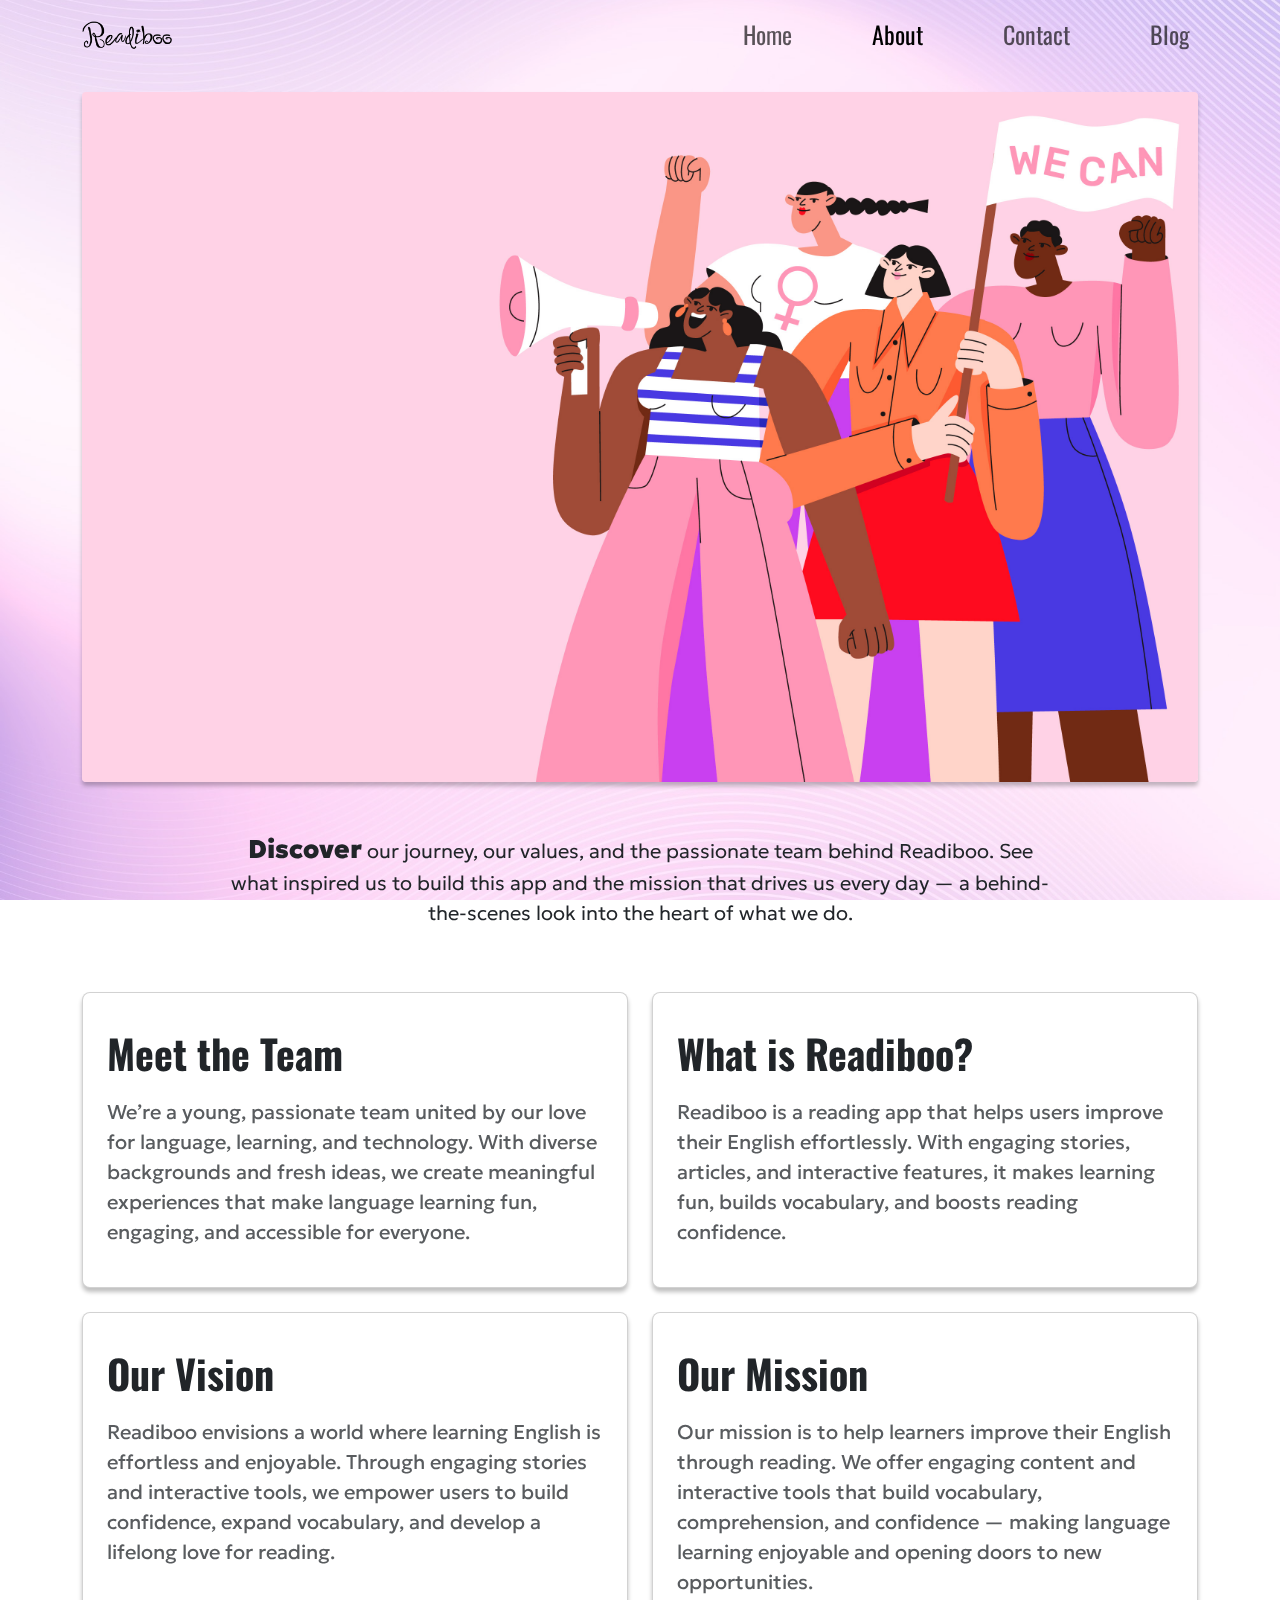
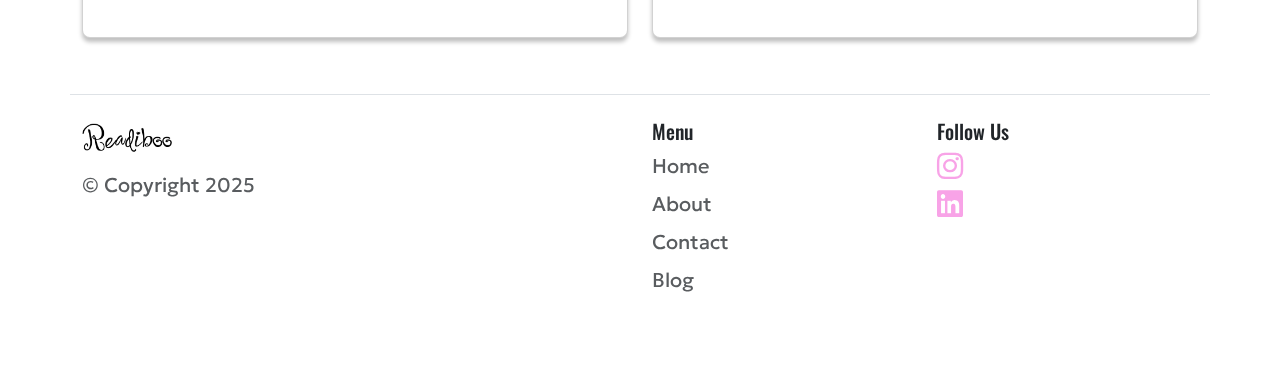
==== about.html @ 8a8095ed "Refactor image shadow classes to improve consistency; enhance text readability in about and contact " ====
<!DOCTYPE html>
<html lang="en">
  <head>
    <meta charset="UTF-8" />
    <meta name="viewport" content="width=device-width, initial-scale=1.0" />
    <!-- Bootstrap -->
    <link
      href="https://cdn.jsdelivr.net/npm/bootstrap@5.3.3/dist/css/bootstrap.min.css"
      rel="stylesheet"
      integrity="sha384-QWTKZyjpPEjISv5WaRU9OFeRpok6YctnYmDr5pNlyT2bRjXh0JMhjY6hW+ALEwIH"
      crossorigin="anonymous"
    />
    <!-- Icon -->
    <link
      rel="stylesheet"
      href="https://cdnjs.cloudflare.com/ajax/libs/font-awesome/6.5.1/css/all.min.css"
    />
    <!-- Google Font -->
    <link rel="preconnect" href="https://fonts.googleapis.com" />
    <link rel="preconnect" href="https://fonts.gstatic.com" crossorigin />
    <link
      href="https://fonts.googleapis.com/css2?family=Geologica:wght@100..900&family=Oswald:wght@200..700&display=swap"
      rel="stylesheet"
    />
    <!-- CSS -->
    <link rel="stylesheet" href="./css/main.css" />
    <link
      rel="stylesheet"
      href="https://cdnjs.cloudflare.com/ajax/libs/animate.css/4.1.1/animate.min.css"
    />
    <title>About</title>
  </head>
  <body>
    <!-- Header -->
    <header class="container" role="banner" aria-label="Main site navigation">
      <nav class="navbar navbar-expand-lg">
        <div class="container-fluid px-0">
          <a href="#main-content" class="skiplink">Skip to main content</a>
          <a class="navbar-brand" href="/"
            ><img id="logo" src="./images/logo.png" alt="Rediboo logo"
          /></a>

          <button
            class="navbar-toggler border-dark-subtle"
            type="button"
            data-bs-toggle="collapse"
            data-bs-target="#navbarSupportedContent"
            aria-controls="navbarSupportedContent"
            aria-expanded="false"
            aria-label="Toggle navigation"
          >
            <span class="navbar-toggler-icon"></span>
          </button>

          <div class="collapse navbar-collapse" id="navbarSupportedContent">
            <ul class="navbar-nav ms-auto mb-2 mb-lg-0 text-center">
              <li class="nav-item">
                <a class="nav-link" href="index.html">Home</a>
              </li>
              <li class="nav-item">
                <a class="nav-link active" aria-current="page" href="about.html"
                  >About</a
                >
              </li>
              <li class="nav-item">
                <a class="nav-link" href="contact.html">Contact</a>
              </li>
              <li
                class="nav-item animate__animated animate__pulse animate__infinite"
              >
                <a
                  class="nav-link"
                  href="https://shermanecho.vercel.app/"
                  target="_blank"
                  >Blog</a
                >
              </li>
            </ul>
          </div>
        </div>
      </nav>
    </header>

    <main
      id="main-content"
      role="main"
      aria-label="Main content"
      itemscope
      itemtype="https://schema.org/AboutPage"
    >
      <section class="py-4" id="hero">
        <div class="container">
          <div class="mb-5">
            <img
              src="./images/about.jpg"
              srcset="./images/about-s.jpg 600w, ./images/about.jpg 1200w"
              sizes="(max-width: 768px) 100vw, 1200px"
              class="rounded-1 bottom-shadow"
              alt="A group photo representing the Readiboo team"
            />
          </div>
          <div class="mb-4">
            <div class="row justify-content-center">
              <div class="col-12 col-lg-9 text-center">
                <!-- <h1 class="display-5 fw-bold mb-4">Welcome to Readiboo</h1> -->
                <p class="lead mb-2">
                  <span>Discover</span> our journey, our values, and the
                  passionate team behind Readiboo. See what inspired us to build
                  this app and the mission that drives us every day — a
                  behind-the-scenes look into the heart of what we do.
                </p>
              </div>
            </div>
          </div>
        </div>
      </section>

      <section class="py-2" id="about">
        <div class="container">
          <div class="row row-cols-1 row-cols-lg-2 align-items-stretch g-4">
            <div class="col">
              <div
                class="card card-cover h-100 overflow-hidden rounded-3 bottom-shadow"
              >
                <div class="d-flex flex-column h-100 p-4 text-shadow-1">
                  <h3 class="pt-3 mb-4 display-6 lh-1 fw-bold">
                    Meet the Team
                  </h3>
                  <p class="text-body-secondary">
                    We’re a young, passionate team united by our love for
                    language, learning, and technology. With diverse backgrounds
                    and fresh ideas, we create meaningful experiences that make
                    language learning fun, engaging, and accessible for
                    everyone.
                  </p>
                </div>
              </div>
            </div>
            <div class="col">
              <div
                class="card card-cover h-100 overflow-hidden rounded-3 bottom-shadow"
              >
                <div class="d-flex flex-column h-100 p-4 text-shadow-1">
                  <h3 class="pt-3 mb-4 display-6 lh-1 fw-bold">
                    What is Readiboo?
                  </h3>
                  <p class="text-body-secondary">
                    Readiboo is a reading app that helps users improve their
                    English effortlessly. With engaging stories, articles, and
                    interactive features, it makes learning fun, builds
                    vocabulary, and boosts reading confidence.
                  </p>
                </div>
              </div>
            </div>

            <div class="col">
              <div
                class="card card-cover h-100 overflow-hidden rounded-3 bottom-shadow"
              >
                <div class="d-flex flex-column h-100 p-4 text-shadow-1">
                  <h3 class="pt-3 mb-4 display-6 lh-1 fw-bold">Our Vision</h3>
                  <p class="text-body-secondary">
                    Readiboo envisions a world where learning English is
                    effortless and enjoyable. Through engaging stories and
                    interactive tools, we empower users to build confidence,
                    expand vocabulary, and develop a lifelong love for reading.
                  </p>
                </div>
              </div>
            </div>

            <div class="col">
              <div
                class="card card-cover h-100 overflow-hidden rounded-3 bottom-shadow"
              >
                <div class="d-flex flex-column h-100 p-4 text-shadow-1">
                  <h3 class="pt-3 mb-4 display-6 lh-1 fw-bold">Our Mission</h3>
                  <p class="text-body-secondary">
                    Our mission is to help learners improve their English
                    through reading. We offer engaging content and interactive
                    tools that build vocabulary, comprehension, and confidence —
                    making language learning enjoyable and opening doors to new
                    opportunities.
                  </p>
                </div>
              </div>
            </div>
          </div>
        </div>
      </section>
    </main>

    <!-- Footer -->
    <div class="container" role="contentinfo" aria-label="Site footer">
      <footer
        class="row row-cols-1 row-cols-sm-2 row-cols-md-4 py-4 my-5 border-top"
      >
        <div class="col">
          <a
            href="/"
            class="d-flex align-items-center mb-3 link-body-emphasis text-decoration-none"
            aria-label="Bootstrap"
          >
            <img id="logo" src="./images/logo.png" alt="Rediboo logo" />
          </a>
          <p class="text-body-secondary">&copy; Copyright 2025</p>
        </div>

        <div class="col mb-3"></div>

        <div class="col mb-3">
          <h4>Menu</h4>
          <ul class="nav flex-column">
            <li class="nav-item mb-2">
              <a href="index.html" class="nav-link p-0 text-body-secondary"
                >Home</a
              >
            </li>
            <li class="nav-item mb-2">
              <a href="about.html" class="nav-link p-0 text-body-secondary"
                >About</a
              >
            </li>
            <li class="nav-item mb-2">
              <a href="contact.html" class="nav-link p-0 text-body-secondary"
                >Contact</a
              >
            </li>
            <li class="nav-item mb-2">
              <a
                href="https://shermanecho.vercel.app/"
                target="_blank"
                class="nav-link p-0 text-body-secondary"
                >Blog</a
              >
            </li>
          </ul>
        </div>

        <div class="col mb-3">
          <h4>Follow Us</h4>
          <ul class="nav flex-column">
            <li class="nav-item mb-2">
              <a
                class="text-body-secondary"
                href="https://www.instagram.com/shermanliu2048/"
                target="_blank"
                aria-label="Instagram"
                ><i
                  class="fa-brands fa-instagram fa-xl"
                  style="color: #f8a3e7"
                ></i
              ></a>
            </li>
            <li class="nav-item mb-2">
              <a
                class="text-body-secondary"
                href="https://learning.linkedin.com/"
                target="_blank"
                aria-label="Facebook"
                ><i
                  class="fa-brands fa-linkedin fa-xl"
                  style="color: #f8a3e7"
                ></i
              ></a>
            </li>
          </ul>
        </div>
      </footer>

      <script
        src="https://cdn.jsdelivr.net/npm/bootstrap@5.3.3/dist/js/bootstrap.bundle.min.js"
        integrity="sha384-YvpcrYf0tY3lHB60NNkmXc5s9fDVZLESaAA55NDzOxhy9GkcIdslK1eN7N6jIeHz"
        crossorigin="anonymous"
      ></script>
    </div>

    <!-- Script -->
    <script
      src="https://cdn.jsdelivr.net/npm/bootstrap@5.3.3/dist/js/bootstrap.bundle.min.js"
      integrity="sha384-YvpcrYf0tY3lHB60NNkmXc5s9fDVZLESaAA55NDzOxhy9GkcIdslK1eN7N6jIeHz"
      crossorigin="anonymous"
    ></script>
    <script src="./js/main.js"></script>
  </body>
</html>
---- css/main.css ----
:root {
  --bs-primary: #fda9ef;
  --bs-primary-rgb: 253, 169, 239;
  --feature-white: #f9f9f9;
  --icon-pink: #fda9ef;
  --feedback-gray: #6f6b80;
}

.btn-dark {
  --bs-btn-bg: var(--bs-primary);
  --bs-btn-border-color: var(--bs-primary);
  --bs-btn-hover-bg: var(--bs-primary);
  --bs-btn-hover-border-color: var(--bs-primary);
  --bs-btn-active-bg: var(--bs-secondary);
  --bs-btn-active-border-color: var(--bs-primary);
}

body {
  font-family: "Geologica", sans-serif;
  font-size: 16px;
}

/* Body background */
body::before {
  content: "";
  position: fixed;
  top: 0;
  left: 0;
  width: 100%;
  height: 100%;
  background-image: url("../images/bg-s.jpg");
  background-size: cover;
  background-position: center;
  background-repeat: no-repeat;
  opacity: 0.8;
  z-index: -1;
}

/* Default font and size */
h1,
h2,
h3,
h4,
h4,
h6,
nav ul li a {
  font-family: "Oswald", sans-serif;
  font-optical-sizing: auto;
  font-style: normal;
}

h1 {
  font-size: 1.5rem;
}

h2 {
  font-size: 1.4rem;
}

h3 {
  font-size: 1.25rem;
}

h4 {
  font-size: 1.125rem;
}

nav .nav-link {
  font-size: 1.375rem;
}

main img {
  width: 100%;
  max-height: 690px;
  object-fit: cover;
  display: block;
  margin-left: auto;
  margin-right: auto;
}

.btn-hover:hover {
  animation-name: pulse;
  animation-duration: 0.6s;
  animation-fill-mode: both;
}

.bottom-shadow {
  box-shadow: 0 4px 4px rgba(0, 0, 0, 0.25);
}

/* Logo */
#logo {
  width: 90px;
}

/* Skip link */
.skiplink {
  position: absolute;
  top: -40px;
  left: 0;
}

.skiplink:focus {
  top: 0;
  background-color: var(--bs-primary);
  color: #fff;
  padding: 15px;
}

/* index.html */
/* #app-description {
  font-size: 1.25rem;
  width: 90%;
  margin: auto;
} */

p span {
  font-weight: 900;
  font-size: 1.3rem;
}

#getStartedBtn h1 {
  margin-bottom: 0;
}

/* Advantages */
.feature-box {
  background-color: var(--feature-white);
  border-radius: 0.8rem;
  padding: 1rem;
  margin-bottom: 1rem;
}

.checklist {
  list-style: none;
  padding-left: 0;
}

.checklist li::before {
  content: "✔";
  margin: 0.3rem;
  color: var(--icon-pink);
}

/* Feedback */

.icon-area {
  text-align: center;
}

.icon-area i {
  color: var(--icon-pink);
  font-size: 3rem;
}

.content p {
  color: var(--feedback-gray);
  width: 80%;
  margin: auto;
}

.person {
  width: 100px;
  height: 100px;
  display: block;
  margin: auto;
  border-radius: 50%;
  overflow: hidden;
  border: 5px solid var(--icon-pink);
  margin-top: 30px;
}

.content h5 {
  font-weight: 900;
  margin-top: 15px;
}

.carousel-indicators {
  bottom: -60px;
}

.carousel-indicators [data-bs-target] {
  width: 60px;
  height: 10px;
  background-color: var(--icon-pink);
}

/* about.html */

/* contact.html */
#submitBtn h3 {
  margin-bottom: 0;
}

@media screen and (min-width: 992px) {
  body {
    font-size: 18px;
  }

  nav ul {
    gap: 4rem;
  }

  p span {
    font-weight: 900;
    font-size: 1.4rem;
  }

  .feature-box {
    padding: 1.2rem;
  }
}

@media screen and (min-width: 1200px) {
  body {
    font-size: 20px;
  }

  body::before {
    background-image: url("../images/bg.jpg");
  }

  h1 {
    font-size: 1.8rem;
  }

  h2 {
    font-size: 1.6rem;
  }

  h3 {
    font-size: 1.4rem;
  }

  h4 {
    font-size: 1.25rem;
  }

  /* index.html */
  nav .nav-link {
    font-size: 1.5rem;
  }

  p span {
    font-weight: 900;
    font-size: 1.6rem;
  }

  .icon-area i {
    font-size: 4rem;
  }

  .feature-box {
    padding: 2rem;
    margin-bottom: 1.8rem;
  }
}
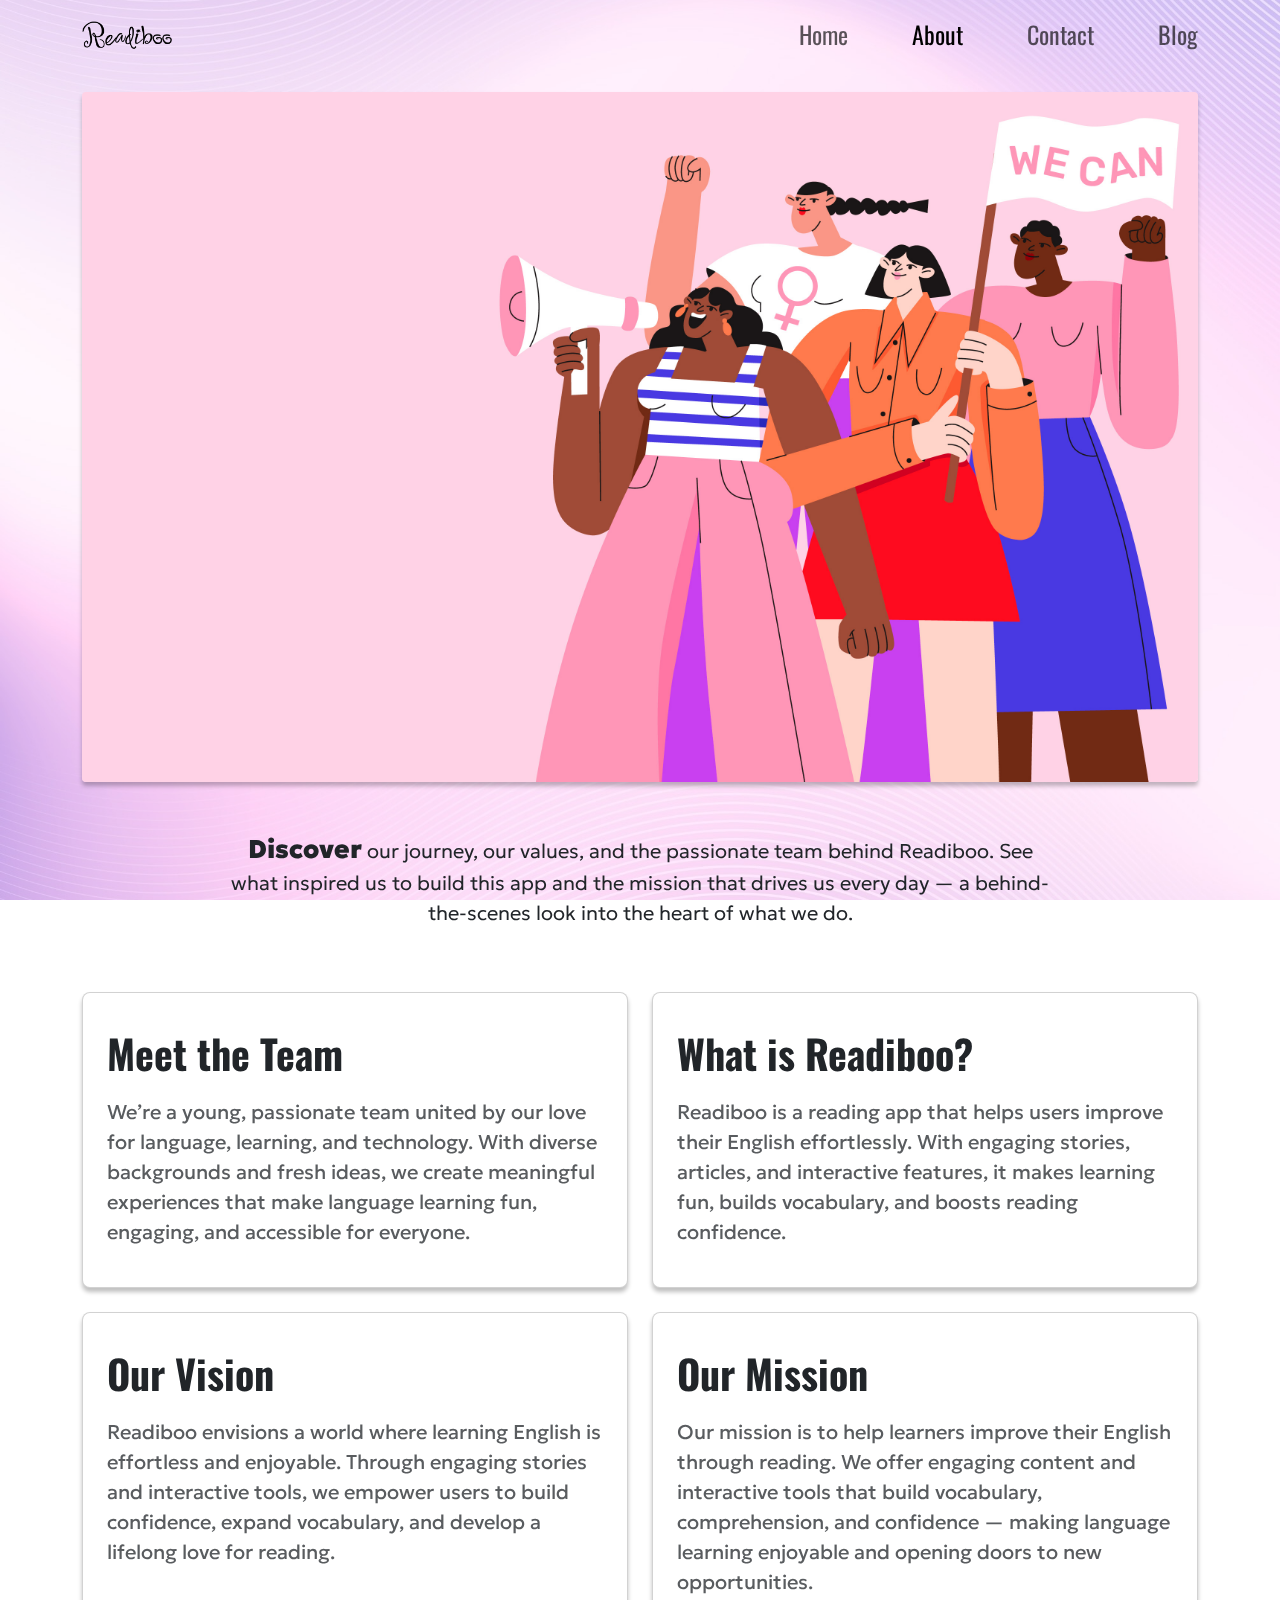
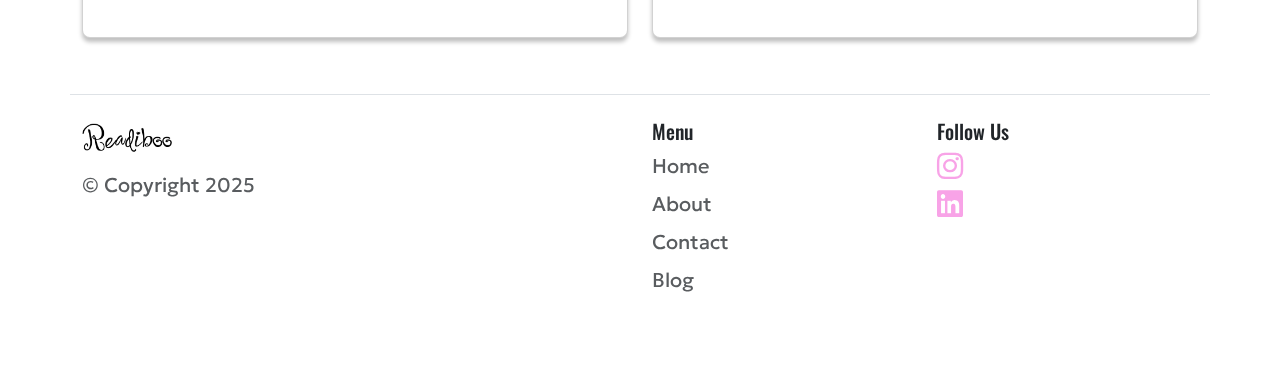
==== commit 5ead33a3: "Refactor navigation links for improved consistency; remove unused app description styling in index.h" ====
--- a/about.html
+++ b/about.html
@@ -55,21 +55,24 @@
           <div class="collapse navbar-collapse" id="navbarSupportedContent">
             <ul class="navbar-nav ms-auto mb-2 mb-lg-0 text-center">
               <li class="nav-item">
-                <a class="nav-link" href="index.html">Home</a>
+                <a class="nav-link px-0" href="index.html">Home</a>
               </li>
               <li class="nav-item">
-                <a class="nav-link active" aria-current="page" href="about.html"
+                <a
+                  class="nav-link px-0 active"
+                  aria-current="page"
+                  href="about.html"
                   >About</a
                 >
               </li>
               <li class="nav-item">
-                <a class="nav-link" href="contact.html">Contact</a>
+                <a class="nav-link px-0" href="contact.html">Contact</a>
               </li>
               <li
                 class="nav-item animate__animated animate__pulse animate__infinite"
               >
                 <a
-                  class="nav-link"
+                  class="nav-link px-0"
                   href="https://shermanecho.vercel.app/"
                   target="_blank"
                   >Blog</a
--- a/css/main.css
+++ b/css/main.css
@@ -108,11 +108,6 @@
 }
 
 /* index.html */
-/* #app-description {
-  font-size: 1.25rem;
-  width: 90%;
-  margin: auto;
-} */
 
 p span {
   font-weight: 900;
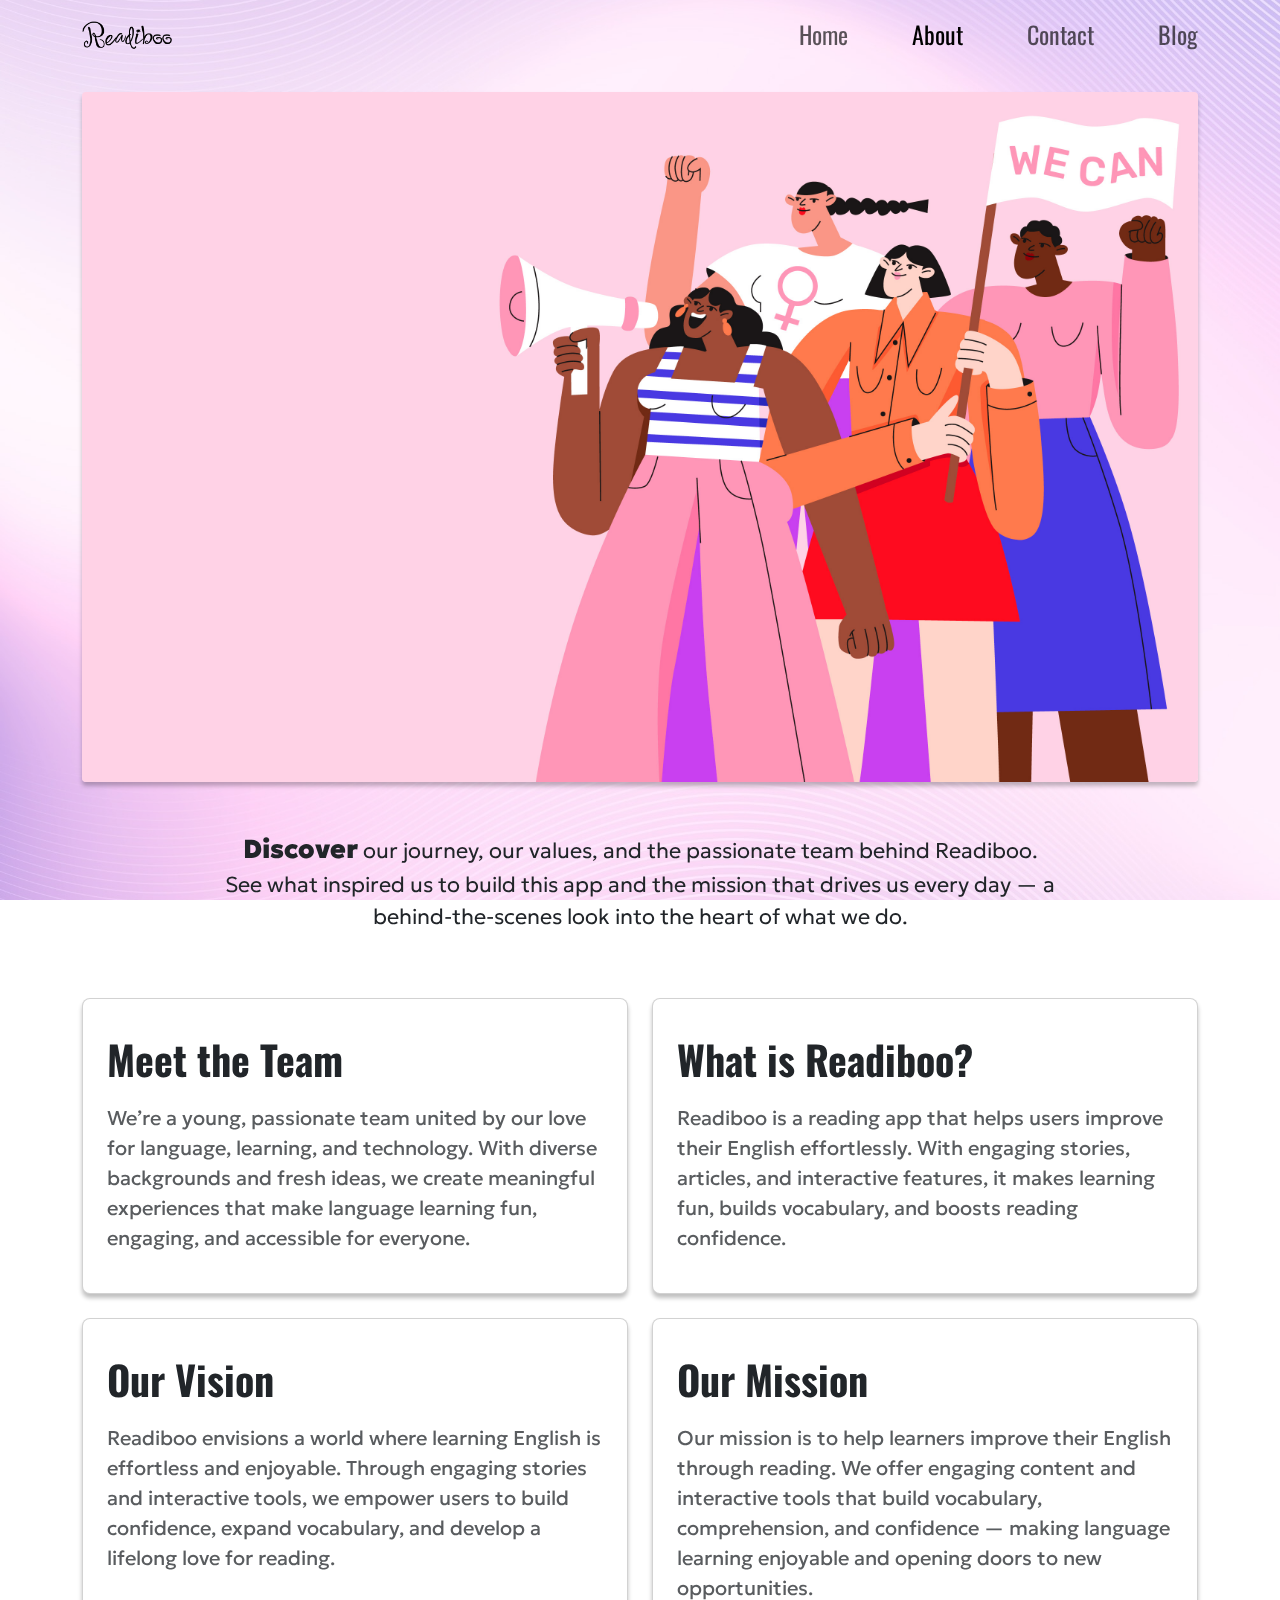
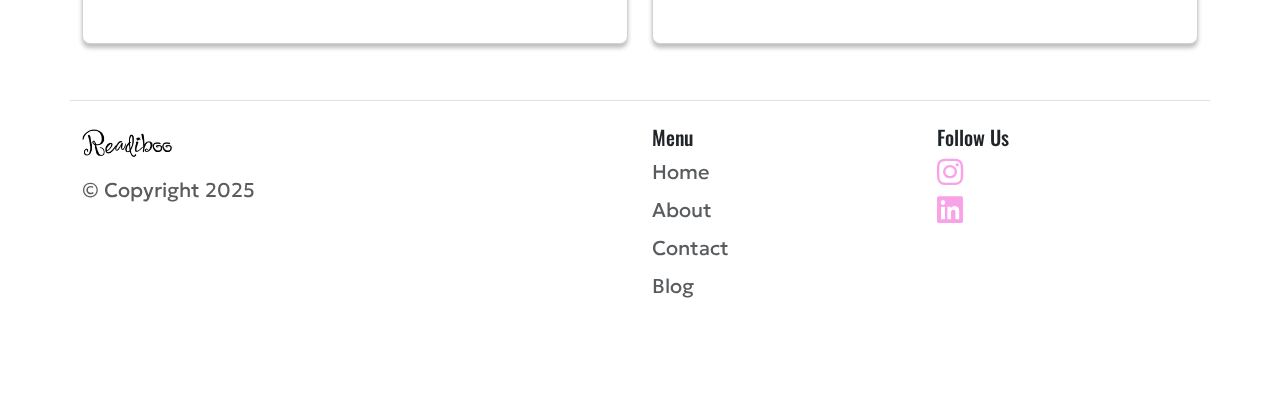
==== commit 319fdf7f: "Refactor text styling for improved readability; add headline class to paragraphs in about, contact, " ====
--- a/about.html
+++ b/about.html
@@ -106,7 +106,7 @@
             <div class="row justify-content-center">
               <div class="col-12 col-lg-9 text-center">
                 <!-- <h1 class="display-5 fw-bold mb-4">Welcome to Readiboo</h1> -->
-                <p class="lead mb-2">
+                <p class="lead mb-2 headline">
                   <span>Discover</span> our journey, our values, and the
                   passionate team behind Readiboo. See what inspired us to build
                   this app and the mission that drives us every day — a
--- a/css/main.css
+++ b/css/main.css
@@ -107,12 +107,16 @@
   padding: 15px;
 }
 
-/* index.html */
+.headline {
+  font-size: 1.15rem;
+}
 
 p span {
   font-weight: 900;
   font-size: 1.3rem;
 }
+
+/* index.html */
 
 #getStartedBtn h1 {
   margin-bottom: 0;
@@ -196,6 +200,10 @@
     gap: 4rem;
   }
 
+  .headline {
+    font-size: 1.25rem;
+  }
+
   p span {
     font-weight: 900;
     font-size: 1.4rem;
@@ -231,6 +239,10 @@
     font-size: 1.25rem;
   }
 
+  .headline {
+    font-size: 1.35rem;
+  }
+
   /* index.html */
   nav .nav-link {
     font-size: 1.5rem;
@@ -238,7 +250,7 @@
 
   p span {
     font-weight: 900;
-    font-size: 1.6rem;
+    font-size: 1.625rem;
   }
 
   .icon-area i {
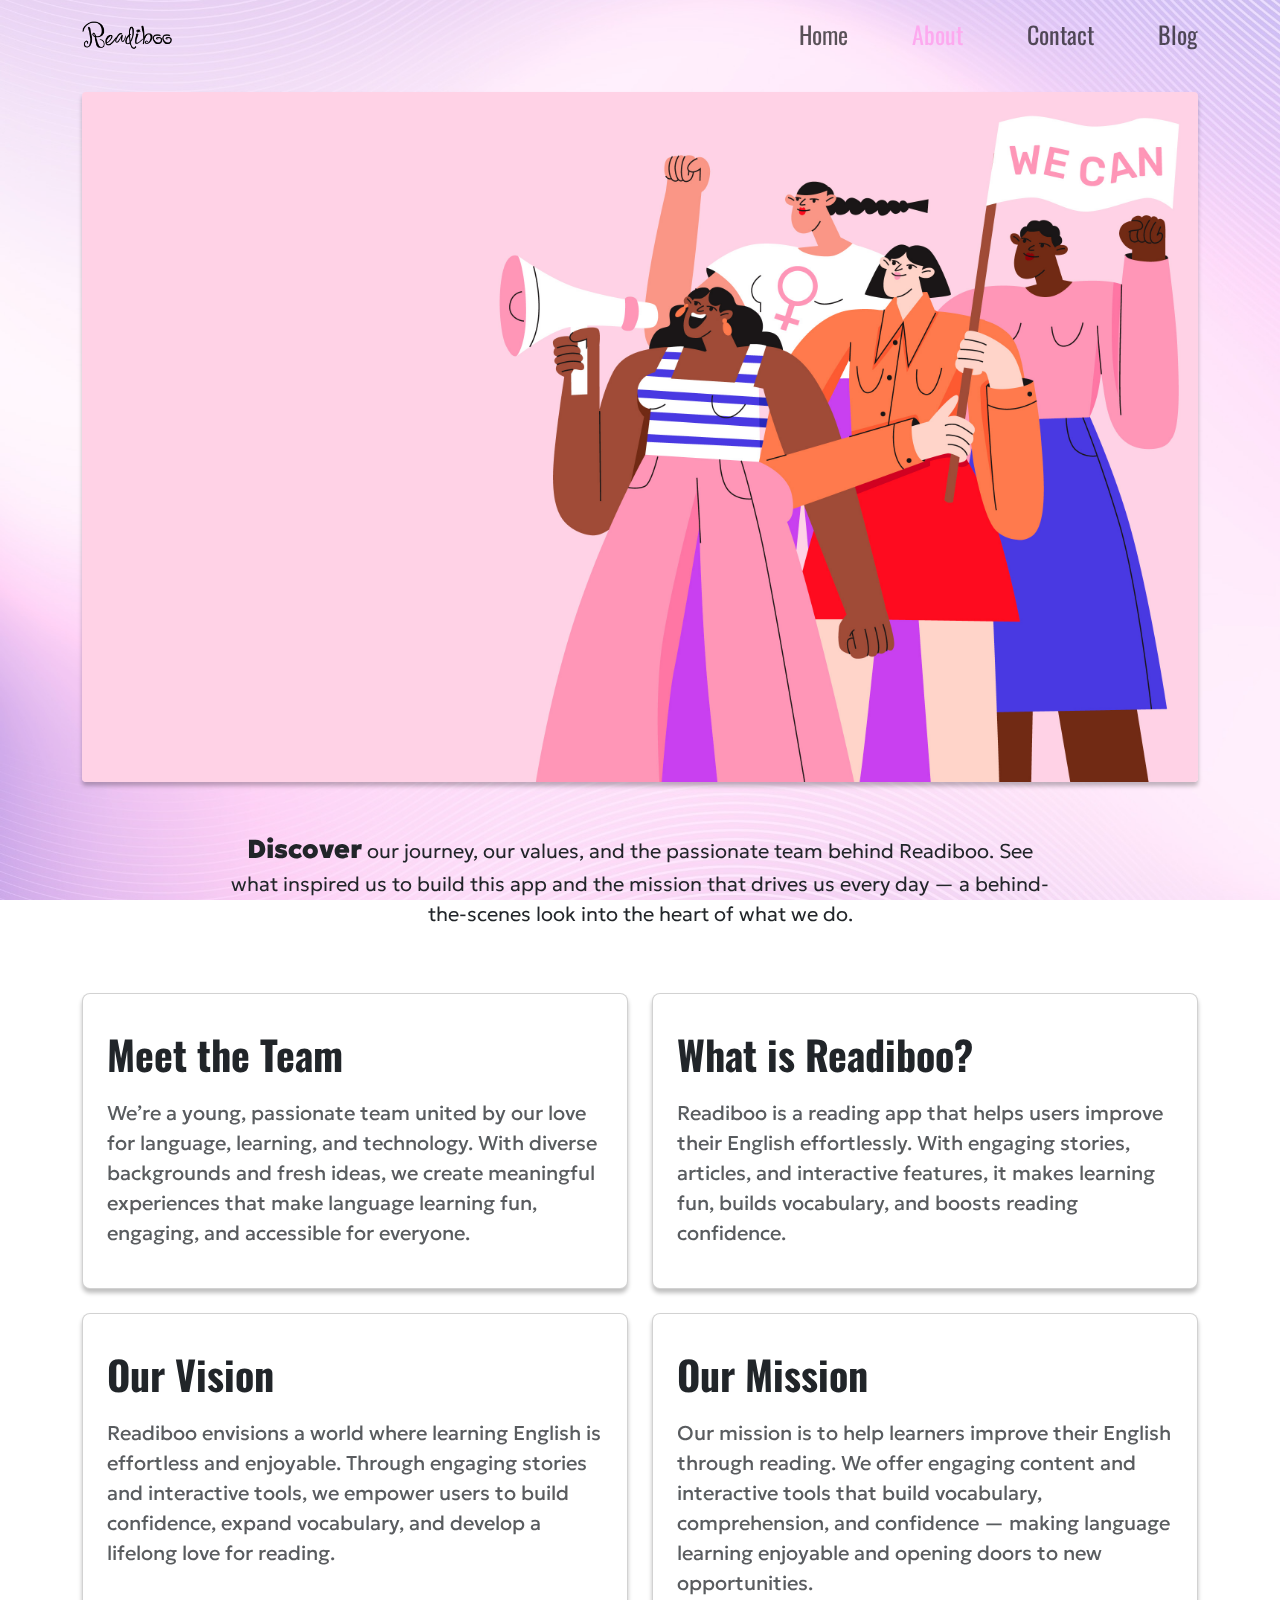
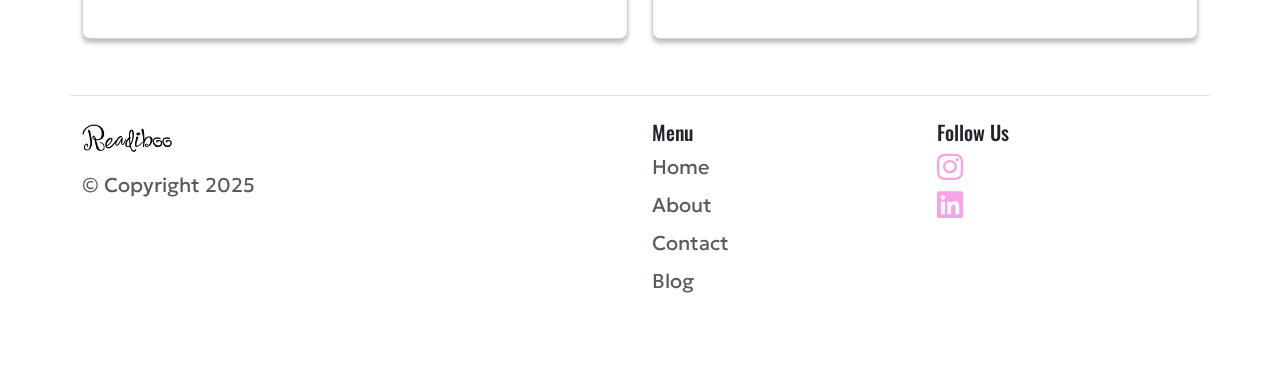
==== commit fa40b12f: "Refactor headline classes to improve consistency and readability; update styles in main.css and adju" ====
--- a/about.html
+++ b/about.html
@@ -106,7 +106,7 @@
             <div class="row justify-content-center">
               <div class="col-12 col-lg-9 text-center">
                 <!-- <h1 class="display-5 fw-bold mb-4">Welcome to Readiboo</h1> -->
-                <p class="lead mb-2 headline">
+                <p class="lead mb-2">
                   <span>Discover</span> our journey, our values, and the
                   passionate team behind Readiboo. See what inspired us to build
                   this app and the mission that drives us every day — a
--- a/css/main.css
+++ b/css/main.css
@@ -1,9 +1,14 @@
 :root {
   --bs-primary: #fda9ef;
   --bs-primary-rgb: 253, 169, 239;
+  --bg-white: #ffffff;
   --feature-white: #f9f9f9;
   --icon-pink: #fda9ef;
   --feedback-gray: #6f6b80;
+}
+
+.navbar {
+  --bs-navbar-active-color: var(--bs-primary);
 }
 
 .btn-dark {
@@ -107,8 +112,12 @@
   padding: 15px;
 }
 
-.headline {
+.headline-box {
+  background-color: var(--bg-white);
   font-size: 1.15rem;
+  border-radius: 0.4rem;
+  padding: 1rem;
+  margin-bottom: 1rem;
 }
 
 p span {
@@ -175,7 +184,7 @@
 }
 
 .carousel-indicators {
-  bottom: -60px;
+  bottom: -50px;
 }
 
 .carousel-indicators [data-bs-target] {
@@ -200,7 +209,8 @@
     gap: 4rem;
   }
 
-  .headline {
+  .headline-box {
+    padding: 1.15rem;
     font-size: 1.25rem;
   }
 
@@ -239,7 +249,8 @@
     font-size: 1.25rem;
   }
 
-  .headline {
+  .headline-box {
+    padding: 1.25rem;
     font-size: 1.35rem;
   }
 
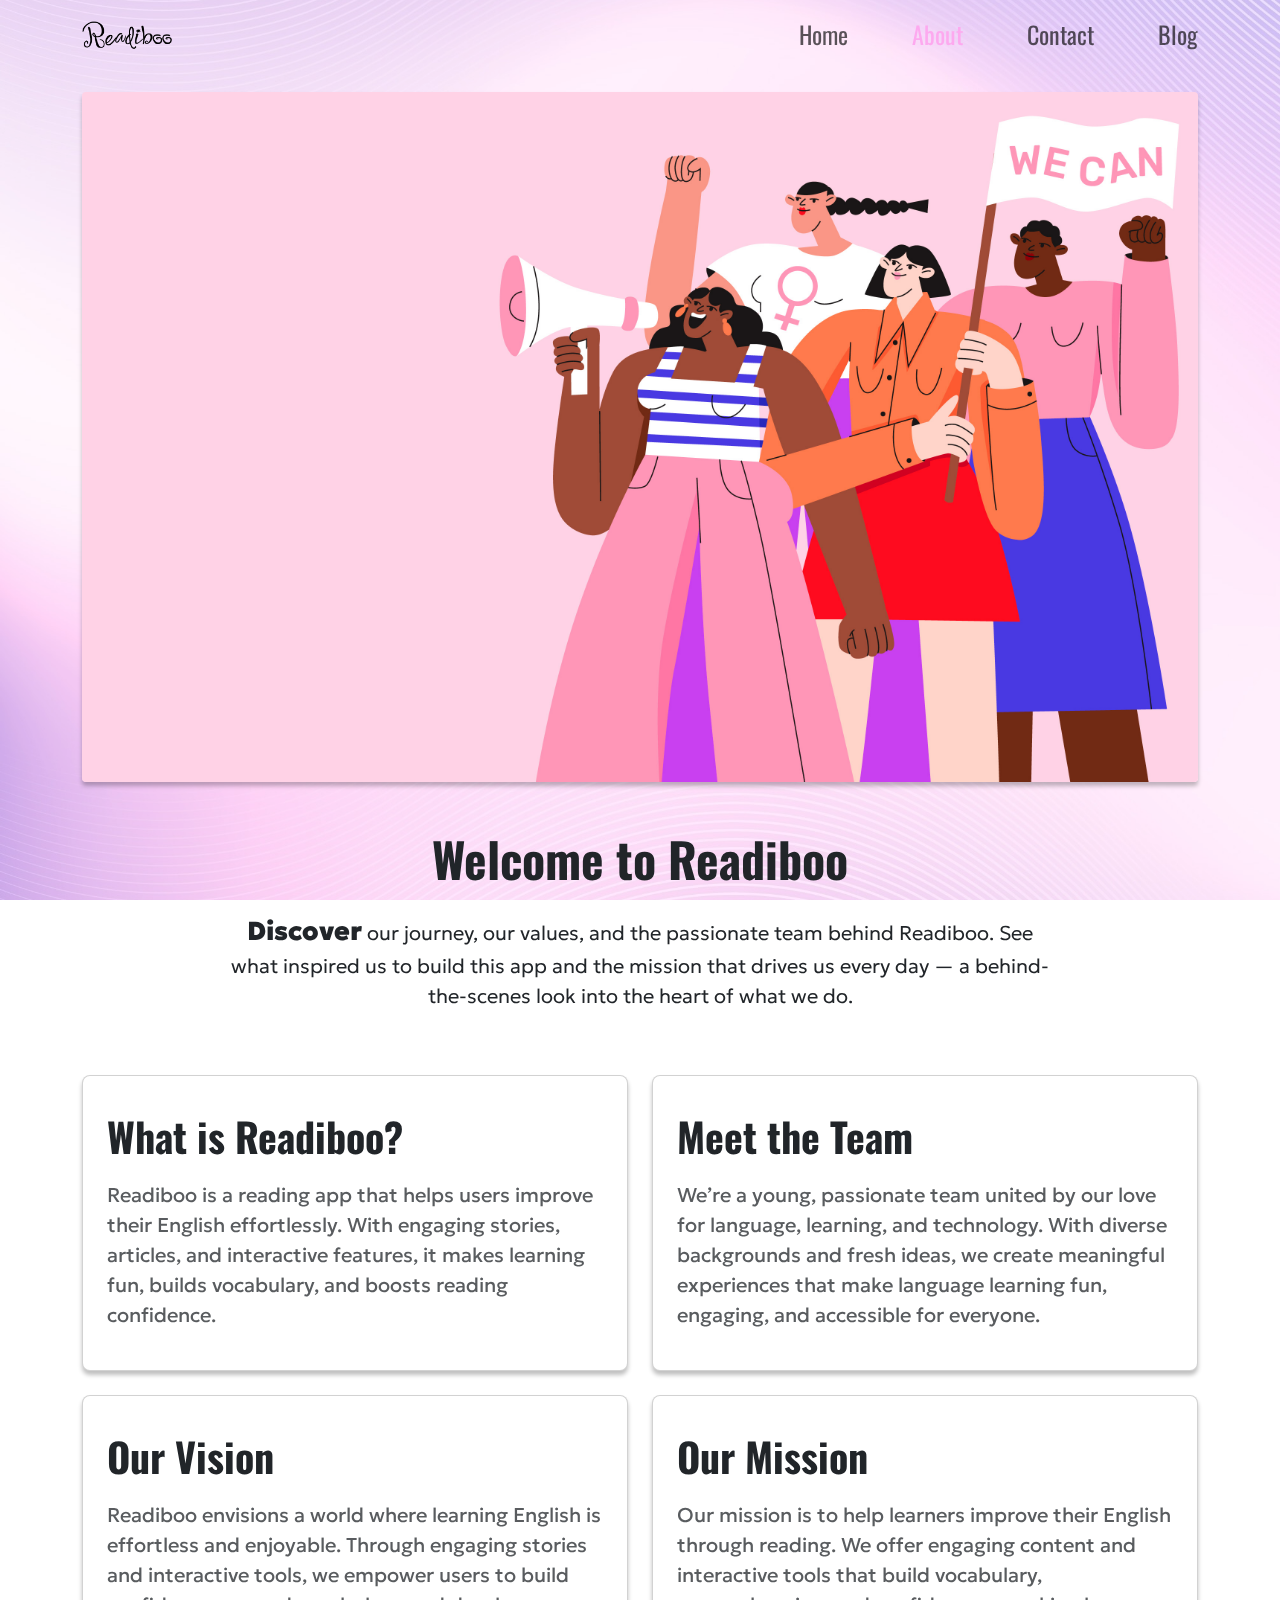
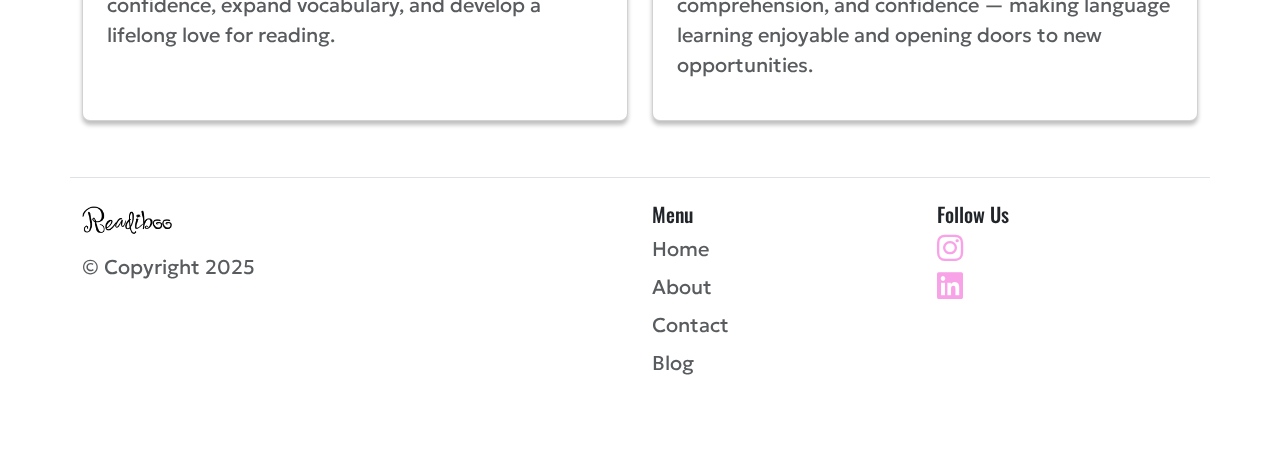
==== commit bea022cb: "Refactor logo IDs for consistency; update headings in contact and index pages for improved accessibi" ====
--- a/about.html
+++ b/about.html
@@ -37,7 +37,7 @@
         <div class="container-fluid px-0">
           <a href="#main-content" class="skiplink">Skip to main content</a>
           <a class="navbar-brand" href="/"
-            ><img id="logo" src="./images/logo.png" alt="Rediboo logo"
+            ><img id="header-logo" src="./images/logo.png" alt="Rediboo logo"
           /></a>
 
           <button
@@ -105,7 +105,7 @@
           <div class="mb-4">
             <div class="row justify-content-center">
               <div class="col-12 col-lg-9 text-center">
-                <!-- <h1 class="display-5 fw-bold mb-4">Welcome to Readiboo</h1> -->
+                <h1 class="display-5 fw-bold mb-4">Welcome to Readiboo</h1>
                 <p class="lead mb-2">
                   <span>Discover</span> our journey, our values, and the
                   passionate team behind Readiboo. See what inspired us to build
@@ -127,6 +127,24 @@
               >
                 <div class="d-flex flex-column h-100 p-4 text-shadow-1">
                   <h3 class="pt-3 mb-4 display-6 lh-1 fw-bold">
+                    What is Readiboo?
+                  </h3>
+                  <p class="text-body-secondary">
+                    Readiboo is a reading app that helps users improve their
+                    English effortlessly. With engaging stories, articles, and
+                    interactive features, it makes learning fun, builds
+                    vocabulary, and boosts reading confidence.
+                  </p>
+                </div>
+              </div>
+            </div>
+
+            <div class="col">
+              <div
+                class="card card-cover h-100 overflow-hidden rounded-3 bottom-shadow"
+              >
+                <div class="d-flex flex-column h-100 p-4 text-shadow-1">
+                  <h3 class="pt-3 mb-4 display-6 lh-1 fw-bold">
                     Meet the Team
                   </h3>
                   <p class="text-body-secondary">
@@ -135,23 +153,6 @@
                     and fresh ideas, we create meaningful experiences that make
                     language learning fun, engaging, and accessible for
                     everyone.
-                  </p>
-                </div>
-              </div>
-            </div>
-            <div class="col">
-              <div
-                class="card card-cover h-100 overflow-hidden rounded-3 bottom-shadow"
-              >
-                <div class="d-flex flex-column h-100 p-4 text-shadow-1">
-                  <h3 class="pt-3 mb-4 display-6 lh-1 fw-bold">
-                    What is Readiboo?
-                  </h3>
-                  <p class="text-body-secondary">
-                    Readiboo is a reading app that helps users improve their
-                    English effortlessly. With engaging stories, articles, and
-                    interactive features, it makes learning fun, builds
-                    vocabulary, and boosts reading confidence.
                   </p>
                 </div>
               </div>
@@ -205,7 +206,7 @@
             class="d-flex align-items-center mb-3 link-body-emphasis text-decoration-none"
             aria-label="Bootstrap"
           >
-            <img id="logo" src="./images/logo.png" alt="Rediboo logo" />
+            <img id="footer-logo" src="./images/logo.png" alt="Rediboo logo" />
           </a>
           <p class="text-body-secondary">&copy; Copyright 2025</p>
         </div>
--- a/css/main.css
+++ b/css/main.css
@@ -50,8 +50,6 @@
 h6,
 nav ul li a {
   font-family: "Oswald", sans-serif;
-  font-optical-sizing: auto;
-  font-style: normal;
 }
 
 h1 {
@@ -94,7 +92,10 @@
 }
 
 /* Logo */
-#logo {
+#header-logo {
+  width: 90px;
+}
+#footer-logo {
   width: 90px;
 }
 
@@ -193,13 +194,6 @@
   background-color: var(--icon-pink);
 }
 
-/* about.html */
-
-/* contact.html */
-#submitBtn h3 {
-  margin-bottom: 0;
-}
-
 @media screen and (min-width: 992px) {
   body {
     font-size: 18px;
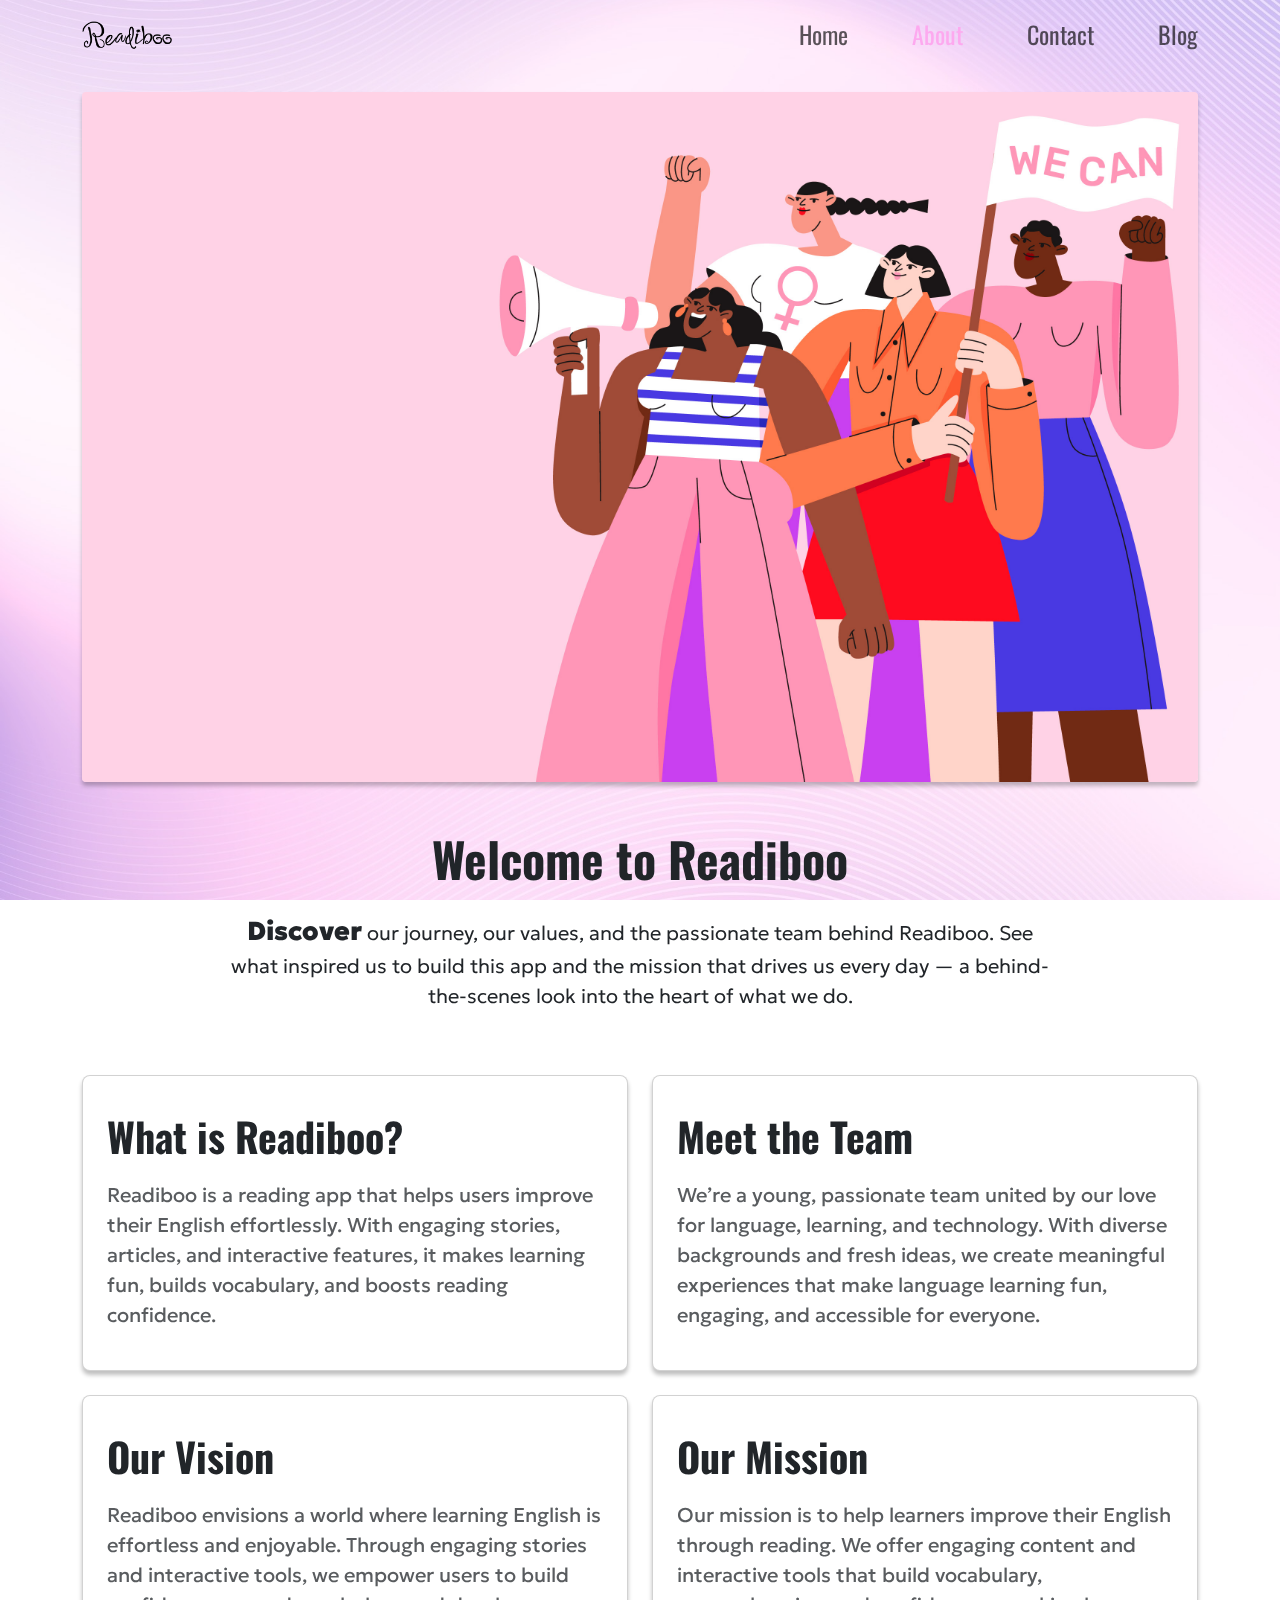
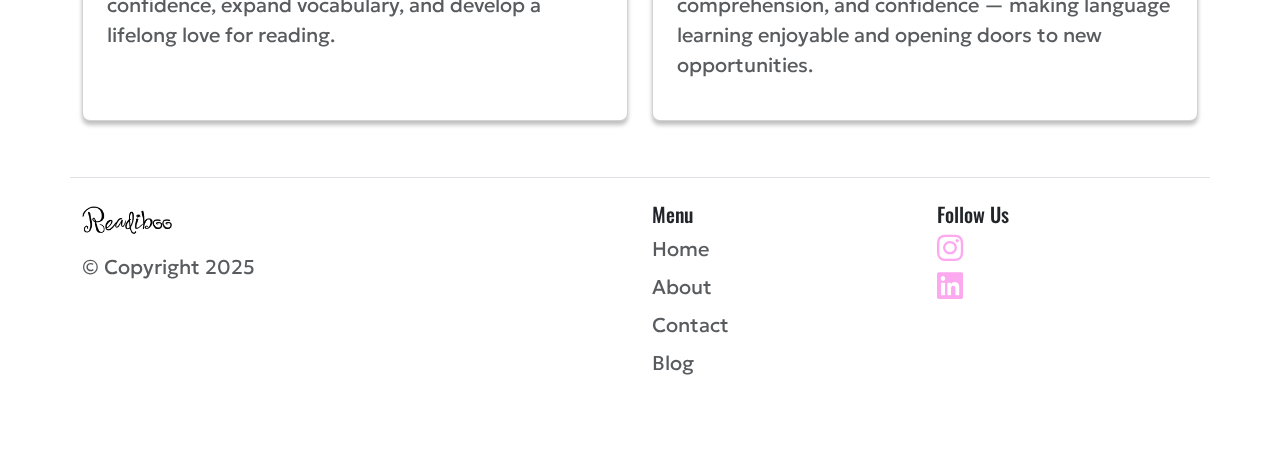
==== commit 1cc177ac: "Refactor HTML structure for consistency; update meta tags and link elements in about, contact, and i" ====
--- a/about.html
+++ b/about.html
@@ -32,7 +32,7 @@
   </head>
   <body>
     <!-- Header -->
-    <header class="container" role="banner" aria-label="Main site navigation">
+    <header class="container" aria-label="Main site navigation">
       <nav class="navbar navbar-expand-lg">
         <div class="container-fluid px-0">
           <a href="#main-content" class="skiplink">Skip to main content</a>
@@ -86,9 +86,7 @@
 
     <main
       id="main-content"
-      role="main"
       aria-label="Main content"
-      itemscope
       itemtype="https://schema.org/AboutPage"
     >
       <section class="py-4" id="hero">
@@ -196,15 +194,16 @@
     </main>
 
     <!-- Footer -->
-    <div class="container" role="contentinfo" aria-label="Site footer">
+    <div class="container">
       <footer
         class="row row-cols-1 row-cols-sm-2 row-cols-md-4 py-4 my-5 border-top"
+        aria-label="Site footer"
       >
         <div class="col">
           <a
             href="/"
             class="d-flex align-items-center mb-3 link-body-emphasis text-decoration-none"
-            aria-label="Bootstrap"
+            aria-label="Logo"
           >
             <img id="footer-logo" src="./images/logo.png" alt="Rediboo logo" />
           </a>
@@ -251,10 +250,7 @@
                 href="https://www.instagram.com/shermanliu2048/"
                 target="_blank"
                 aria-label="Instagram"
-                ><i
-                  class="fa-brands fa-instagram fa-xl"
-                  style="color: #f8a3e7"
-                ></i
+                ><i class="fa-brands fa-instagram fa-xl"></i
               ></a>
             </li>
             <li class="nav-item mb-2">
@@ -263,10 +259,7 @@
                 href="https://learning.linkedin.com/"
                 target="_blank"
                 aria-label="Facebook"
-                ><i
-                  class="fa-brands fa-linkedin fa-xl"
-                  style="color: #f8a3e7"
-                ></i
+                ><i class="fa-brands fa-linkedin fa-xl"></i
               ></a>
             </li>
           </ul>
--- a/css/main.css
+++ b/css/main.css
@@ -81,6 +81,10 @@
   margin-right: auto;
 }
 
+i {
+  color: var(--icon-pink);
+}
+
 .btn-hover:hover {
   animation-name: pulse;
   animation-duration: 0.6s;
@@ -158,7 +162,6 @@
 }
 
 .icon-area i {
-  color: var(--icon-pink);
   font-size: 3rem;
 }
 
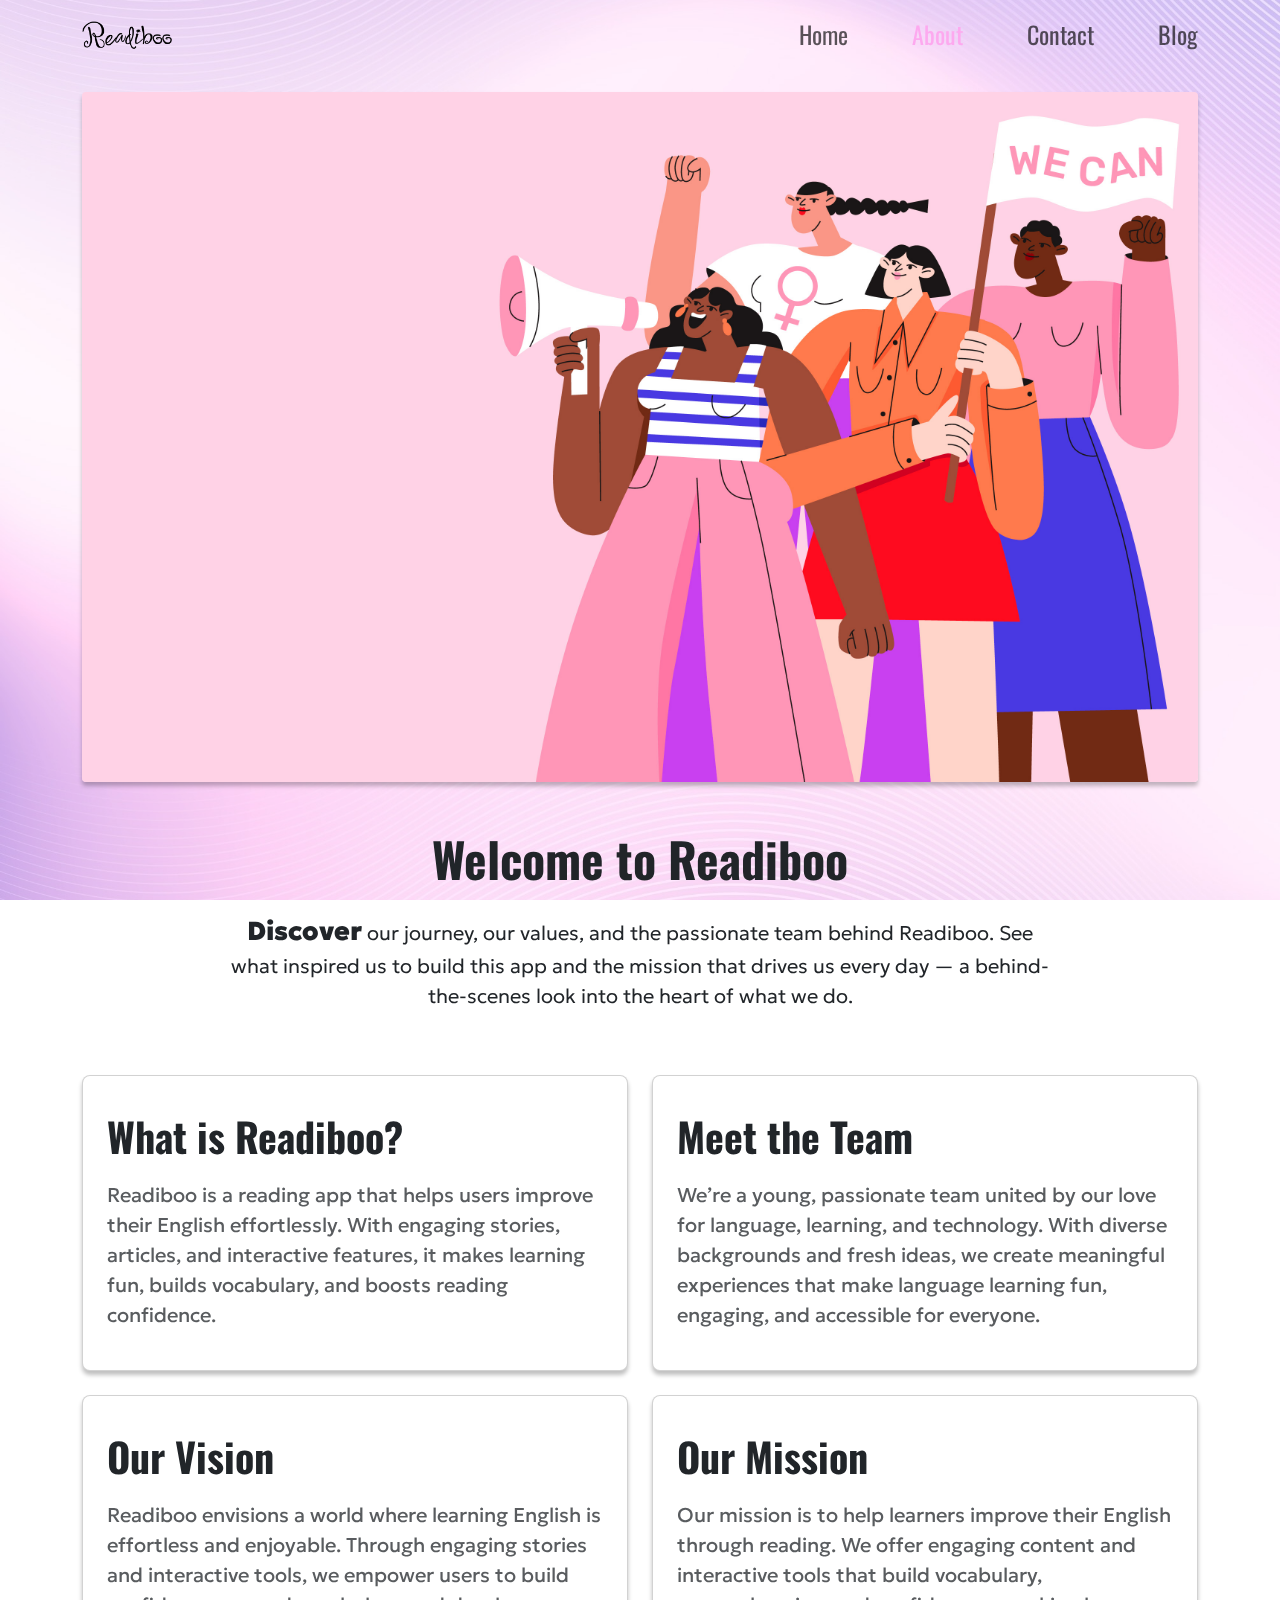
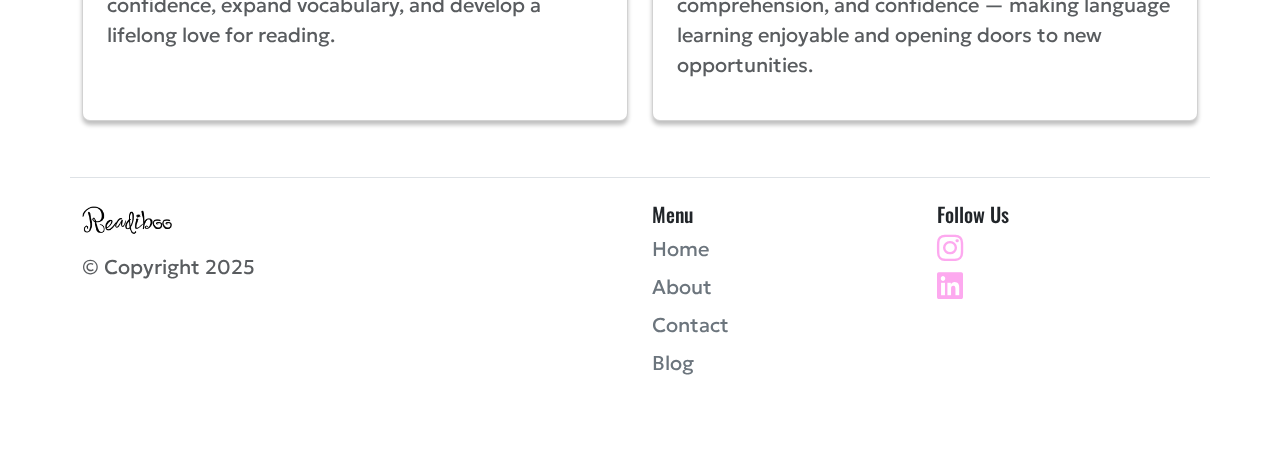
==== commit 0442f8e6: "Refactor navigation link classes for consistency; update styles in about, contact, and index pages f" ====
--- a/about.html
+++ b/about.html
@@ -216,17 +216,13 @@
           <h4>Menu</h4>
           <ul class="nav flex-column">
             <li class="nav-item mb-2">
-              <a href="index.html" class="nav-link p-0 text-body-secondary"
-                >Home</a
-              >
-            </li>
-            <li class="nav-item mb-2">
-              <a href="about.html" class="nav-link p-0 text-body-secondary"
-                >About</a
-              >
-            </li>
-            <li class="nav-item mb-2">
-              <a href="contact.html" class="nav-link p-0 text-body-secondary"
+              <a href="index.html" class="nav-link p-0 link-secondary">Home</a>
+            </li>
+            <li class="nav-item mb-2">
+              <a href="about.html" class="nav-link p-0 link-secondary">About</a>
+            </li>
+            <li class="nav-item mb-2">
+              <a href="contact.html" class="nav-link p-0 link-secondary"
                 >Contact</a
               >
             </li>
@@ -234,7 +230,7 @@
               <a
                 href="https://shermanecho.vercel.app/"
                 target="_blank"
-                class="nav-link p-0 text-body-secondary"
+                class="nav-link p-0 link-secondary"
                 >Blog</a
               >
             </li>
@@ -246,7 +242,6 @@
           <ul class="nav flex-column">
             <li class="nav-item mb-2">
               <a
-                class="text-body-secondary"
                 href="https://www.instagram.com/shermanliu2048/"
                 target="_blank"
                 aria-label="Instagram"
@@ -255,7 +250,6 @@
             </li>
             <li class="nav-item mb-2">
               <a
-                class="text-body-secondary"
                 href="https://learning.linkedin.com/"
                 target="_blank"
                 aria-label="Facebook"
--- a/css/main.css
+++ b/css/main.css
@@ -16,8 +16,6 @@
   --bs-btn-border-color: var(--bs-primary);
   --bs-btn-hover-bg: var(--bs-primary);
   --bs-btn-hover-border-color: var(--bs-primary);
-  --bs-btn-active-bg: var(--bs-secondary);
-  --bs-btn-active-border-color: var(--bs-primary);
 }
 
 body {
